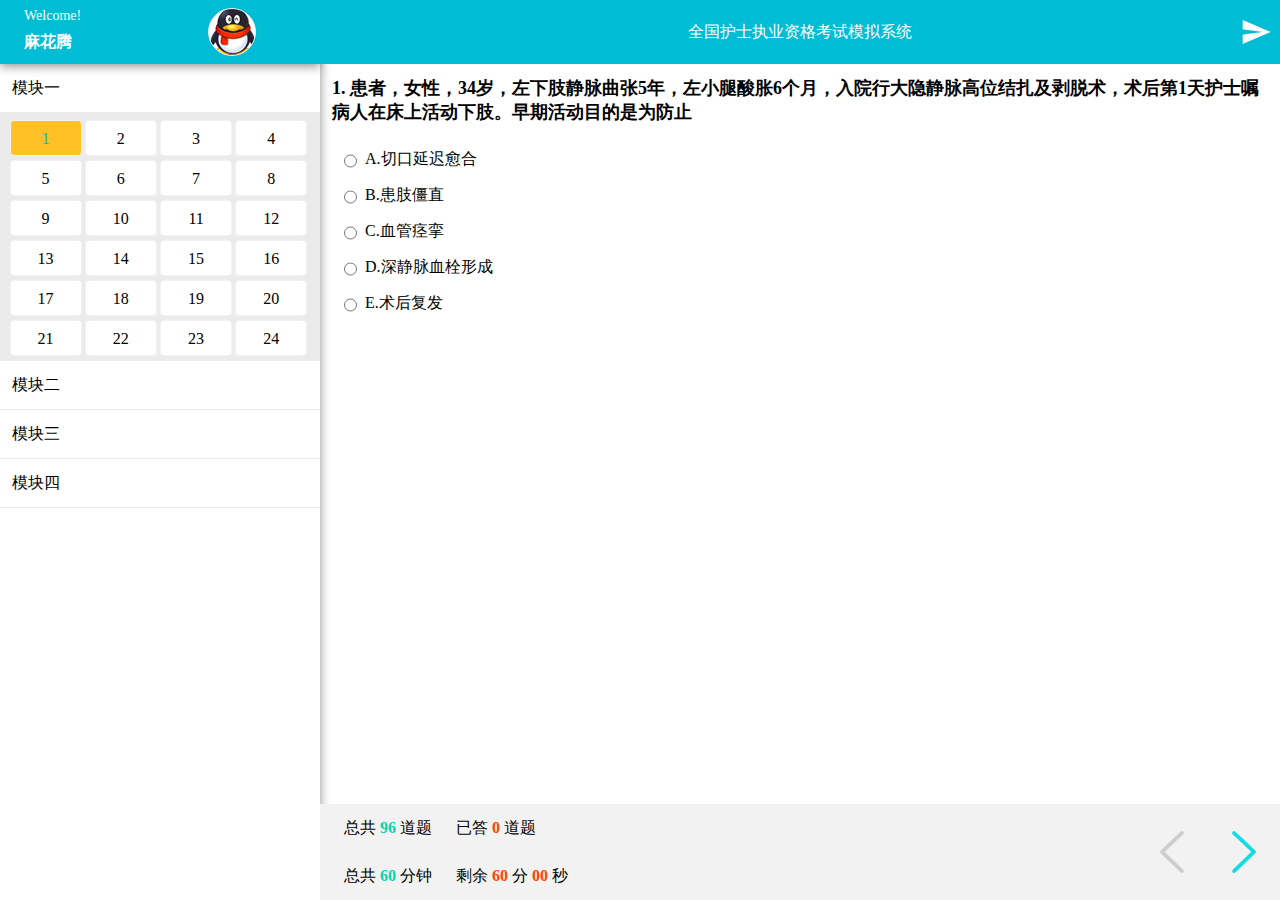
==== Examination/index.html @ 4b612026 "update for iphone" ====
<!DOCTYPE html>
<html>
<head lang="en">
    <meta charset="UTF-8">
    <meta name="viewport"
          content="width=device-width, initial-scale=1.0, maximum-scale=1.0, minimum-scale=1.0, user-scalable=no, minimal-ui">
    <title>全国护士执业资格考试模拟系统</title>
    <script src="resources/jquery-1.8.3.min.js"></script>
    <link rel="stylesheet" href="swipemenu/swipemenu.css">
    <script src="swipemenu/swipemenu.js"></script>
    <link rel="stylesheet" href="resources/response.css">
    <script src="resources/response.js"></script>
</head>
<body>
<div class="cj-root-container">
    <div class="cj-menu-root">
        <div class="cj-menu-list menu-list">
            <div class="profile-container">
                <div class="profile">
                    <div class="welcome">Welcome!</div>
                    <div class="avactar" style="background: url('img/mht.png') no-repeat center center"></div>
                    <div class="username">麻花腾</div>
                </div>
            </div>
            <div class="indexes">
                <div class="indexes-group">
                    <div class="group-name">模块一</div>
                    <div class="group-indexes" id="group-indexes1">
                    </div>
                </div>
                <div class="indexes-group">
                    <div class="group-name">模块二</div>
                    <div class="group-indexes group-indexes-hidden" id="group-indexes2">
                    </div>
                </div>
                <div class="indexes-group">
                    <div class="group-name">模块三</div>
                    <div class="group-indexes group-indexes-hidden" id="group-indexes3">
                    </div>
                </div>
                <div class="indexes-group">
                    <div class="group-name">模块四</div>
                    <div class="group-indexes group-indexes-hidden" id="group-indexes4">
                    </div>
                </div>
            </div>
        </div>
    </div>
    <div class="cj-container my-container">
        <div class="header">
            <div class="switch" id="switch">
                <img width="24" height="20" src="swipemenu/menu.png">
            </div>
            <div class="title">全国护士执业资格考试模拟系统</div>
            <div class="header-right-menu" id="post-exam"></div>
        </div>
        <div class="examination">
            <div class="question">
                <div class="title" id="question-title"></div>
                <ul class="answers" id="question-answers"></ul>
            </div>
        </div>
        <div class="status">
            <div class="examination-status">
                <div class="progress">
                    <div>总共 <span class="greet">96</span> 道题</div>
                    <div>已答 <span class="notice" id="completed-count">00</span> 道题</div>
                </div>
                <div class="time-left">
                    <div>总共 <span class="greet">60</span> 分钟</div>
                    <div>剩余 <span id="tl-minute" class="notice">60</span> 分 <span id="tl-second"
                                                                                  class="notice">00</span> 秒
                    </div>
                </div>
            </div>
            <div class="control">
                <div id="goPre" class="goPre"></div>
                <div id="goNext" class="goNext"></div>
            </div>
        </div>
    </div>
</div>
</body>
</html>
---- Examination/swipemenu/swipemenu.css ----
/* all */

html,
body {
    width: 100%;
    height: 100%;
}

.cj-root-container {
    position: relative;
    display: block;
    height: 100%;
    min-width: 320px;
    min-height: 480px;
}

.hidden {
    display: none;
    opacity: 0;
}

.visible {
    display: block;
    opacity: 1;
}

@media only screen and (min-width: 1025px) {

    .cj-menu-root {
        width: 320px;
        height: 100%;
        float: left;
        display: block;
    }

    .cj-menu-root .cj-menu-list {
        display: block;
        width: 100%;
        height: 100%;
    }

    .cj-menu-root .cj-menu-list-showing {
    }

    .cj-menu-root .cj-menu-list-hidden {
    }

    .cj-container {
        position: relative;
        width: calc(100% - 320px);
        display: block;
        float: left;
    }
}

/* middle screen */
@media only screen and (min-width: 769px) and (max-width: 1024px) {

    .cj-menu-root {
        width: 240px;
        height: 100%;
        float: left;
        display: block;
    }

    .cj-menu-root .cj-menu-list {
        display: block;
        width: 100%;
        height: 100%;
    }

    .cj-menu-root .cj-menu-list-showing {
    }

    .cj-menu-root .cj-menu-list-hidden {
    }

    .cj-container {
        position: relative;
        width: calc(100% - 240px);
        display: block;
        float: left;
    }
}

/* mobile */
@media only screen and (max-width: 768px) {
    .cj-menu-root {
        position: absolute;
        top: 0px;
        right: 0px;
        left: 0px;
        bottom: 0px;
        z-index: 1000;
        background: rgba(0, 0, 0, 0.45);
        display: none;
    }

    .cj-menu-root-showing {
        display: block;
        opacity: 1;
        /*transition: all 0.32s;*/
    }

    .cj-menu-root-hidden {
        display: none;
        opacity: 0;
        /*transition: all .32s;*/
    }

    .cj-menu-root .cj-menu-list {
        display: block;
        background: #ffffff;
        position: absolute;
        top: 0px;
        right: 0px;
        left: -100%;
        bottom: 0px;
        min-width: 240px;
        max-width: 320px;
        z-index: 1001;
        width: 66%;
    }

    .cj-menu-root .cj-menu-list-showing {
        left: 0px;
        transition: all .32s;
    }

    .cj-menu-root .cj-menu-list-hidden {
        left: -100%;
        transition: all .32s;
    }

    .cj-container {
        position: relative;
    }
}
---- Examination/resources/response.css ----
* {
    margin: 0px;
    padding: 0px;
    box-sizing: border-box;
}

ul, li {
    list-style: none;
}

.header {
    position: relative;
    height: 64px;
    line-height: 64px;
    text-align: center;
    color: #ffffff;
    background: rgb(0, 188, 212);
}

.menu-list {
    position: relative;
    -webkit-box-shadow: 0 0px 10px rgba(0, 0, 0, 0.45);
    box-shadow: 0 0px 10px rgba(0, 0, 0, 0.45);
}

.switch {
    display: none;
}

.indexes {
}

.indexes .indexes-group {
    display: block;
    border-bottom: 1px solid #ebebeb;
}

.indexes .indexes-group .group-name {
    height: 48px;
    line-height: 48px;
    padding-left: 12px;
}

.indexes .indexes-group .group-indexes {
    background: #ffffff;
    padding-top: 4px;
    padding-bottom: 4px;
    padding-left: 2%;
    background: #ebebeb;
    /*-webkit-box-shadow: 3px 3px 4px rgba(0, 0, 0, 0.25);*/
}

.indexes .indexes-group .group-indexes-hidden {
    display: none;
}

.group-indexes > div {
    margin-left: 1%;
    margin-top: 4px;
    width: 23%;
    height: 36px;
    line-height: 36px;
    text-align: center;
    border: 1px solid #f2f2f2;
    border-radius: 4px;
    float: left;
}

.group-indexes > div.notCompleted:hover {
    border: 1px solid rgb(0, 188, 212);
    color: rgb(0, 188, 212);
}

.group-indexes > div.completed:hover {
    border: 1px solid #ffffff;
    color: #ffffff;
}

.group-indexes > div.current:hover {
    border: 1px solid #ffffff;
    color: #ffffff;
}

.indexes .indexes-group .group-indexes:after {
    content: ' ';
    display: block;
    clear: both;
}

.user-info {

}

.status {
    background: #f2f2f2;
    position: fixed;
    bottom: 0px;
    height: 96px;
    width: 100%;
    display: -webkit-flex;
    display: flex;
}

.examination-status {
    height: inherit;
    flex: 1;
    display: -webkit-flex;
    display: flex;
    flex-direction: column;
}

@media only screen and (min-width: 359px) {
    /*剩余时间*/
    .time-left {
        flex: 1;
        display: -webkit-flex;
        display: flex;
    }

    .progress {
        flex: 1;
        display: -webkit-flex;
        display: flex;
    }

    .time-left > div,
    .progress > div {
        padding-left: 24px;
        line-height: 48px;
    }
}

.control {
    width: 112px;
    height: inherit;
    display: -webkit-flex;
    display: flex;
}

.control > div {
    flex: 1;
    height: inherit;
}

.my-container {
    height: 100%;
}

.header-right-menu {
    width: 48px;
    height: inherit;
    background: url('../img/post.png') no-repeat 50% 50%;
}

/** large-screen */
@media only screen and (min-width: 769px) {

    .profile-container {
        /*position: fixed;*/
        /*width: inherit;*/
        /*height: 64px;*/
    }

    .profile {
        position: relative;
        display: block;
        height: 64px;
        padding-left: 24px;
        background: rgb(0, 188, 212);
        -webkit-box-shadow: 0 2px 10px rgba(0, 0, 0, 0.45);
        box-shadow: 0 2px 10px rgba(0, 0, 0, 0.45);
    }

    .welcome {
        color: #ffffff;
        font-size: 14px;
        padding-top: 8px;
    }

    .username {
        color: #ffffff;
        font-size: 16px;
        font-weight: bold;
        padding-top: 8px;
    }

    .avactar {
        position: absolute;
        top: 8px;
        right: 64px;
        width: 48px;
        height: 48px;
        border-radius: 50%;
        border: 1px solid #eaf5f2;
    }

    .header-right-menu {
        position: absolute;
        top: 0px;
        right: 0px;
        width: 48px;
        height: inherit;
        background: url('../img/post.png') no-repeat 50% 50%;
    }

    .indexes {
        display: block;
        height: calc(100% - 64px);
        /*overflow-y: scroll;*/
    }

    .examination {
        display: block;
        height: calc(100% - 64px);
        /*overflow-y: scroll;*/
    }

    .question {
        display: block;
    }

    .question .title {
        font-size: 18px;
        font-weight: bold;
        padding: 12px;
    }

    .question .answers {
        padding: 6px 24px;
    }

    .status {
        position: absolute;
        bottom: 0px;
        left: 0px;
        right: 0px;
        height: 96px;
        display: -webkit-flex;
        display: flex;
    }

    .control {
        width: 144px;
        height: inherit;
        display: -webkit-flex;
        display: flex;
    }
}

/** mobile */
@media only screen and (max-width: 768px) {

    .header {
        position: relative;
        display: flex;
        display: -webkit-flex;
        height: 48px;
        line-height: 48px;
        text-align: center;
        background: rgb(0, 188, 212);
    }

    .switch {
        display: block;
        width: 48px;
        height: inherit;
    }

    .switch > img {
        margin-top: 14px;
        /*margin-left: 10px;*/
    }

    .title {
        min-width: 240px;
        flex: 1;
    }

    .profile-container {
    }

    .profile {
        height: 164px;
        text-align: center;
        background: rgb(0, 188, 212);
    }

    .avactar {
        width: 64px;
        height: 64px;
        margin-left: calc(50% - 32px);
        border-radius: 50%;
        border: 1px solid #eaf5f2;
        margin-top: 8px;
    }

    .welcome {
        color: #ffffff;
        font-size: 18px;
        margin-left: 16px;
        padding-top: 12px;
    }

    .username {
        color: #ffffff;
        font-size: 20px;
        font-weight: bold;
        padding-top: 8px;
    }

    .indexes {
        display: block;
        height: calc(100% - 164px);
        /*margin-top: 164px;*/
        overflow-y: scroll;
    }

    .examination {
        display: block;
        height: calc(100% - 48px);
        /*overflow-y: scroll;*/
    }

    .user-info {
    }

    .question {
        display: block;
    }

    .question .title {
        font-size: 17px;
        font-weight: bold;
        padding: 6px 12px;
    }

    .question .answers {
        padding: 6px 12px;
    }
}

/** small mobile */
/*@media only screen and (max-width: 480px) {*/
    /*.time-left > div,*/
    /*.progress > div {*/
        /*padding-left: 8px;*/
        /*line-height: 48px;*/
        /*font-size: 14px;*/
    /*}*/
/*}*/

/** smallest mobile */
@media only screen and (max-width: 480px) {
    .status {
        background: #f2f2f2;
        position: fixed;
        bottom: 0px;
        height: 72px;
        width: 100%;
        display: block;
    }

    .examination-status {
        float: left;
        height: inherit;
        width: calc(100% - 96px);
        display: block;
    }

    .examination-status:after {
        content: ' ';
        display: block;
        clear: both;
    }

    .progress {
        height: 36px;
    }

    .time-left {
        height: 36px;
    }

    .time-left > div,
    .progress > div {
        float: left;
        width: 50%;
        padding-left: 8px;
        line-height: 36px;
        font-size: 14px;
    }

    .control {
        width: 96px;
        height: inherit;
    }

    .control > div {
        float: left;
        width: 50%;
        height: inherit;
    }
}

.question .answers li {
    font-size: 16px;
    padding: 8px 0px;
    display: flex;
    display: -webkit-flex;
    width: 100%;
    overflow: hidden;
    height: auto;
}

.question .answers input {
    margin-left: 0px;
    margin-top: 2px;
}

.question .answers div {
    flex: 1;
}

.question .answers label {
    display: inline-block;
    margin-top: -10px;
    padding-left: 8px;
}

.completed {
    background: #66b3ff;
    color: white;
}

.notCompleted {
    background: #ffffff;
}

.current {
    background: #FFC125;
    color: rgb(0, 188, 212);
}

.goNext {
    background: url('../img/arrow_right.png') no-repeat 50% 50%;
}

.goNext-hl {
    background: url('../img/arrow_right_hl.png') no-repeat 50% 50%;
}

.goPre {
    background: url('../img/arrow_left.png') no-repeat 50% 50%;
}

.goPre-hl {
    background: url('../img/arrow_left_hl.png') no-repeat 50% 50%;
}

.greet {
    font-weight: bold;
    color: #00d6b2;
}

.notice {
    font-weight: bold;
    color: #ff4400;
}
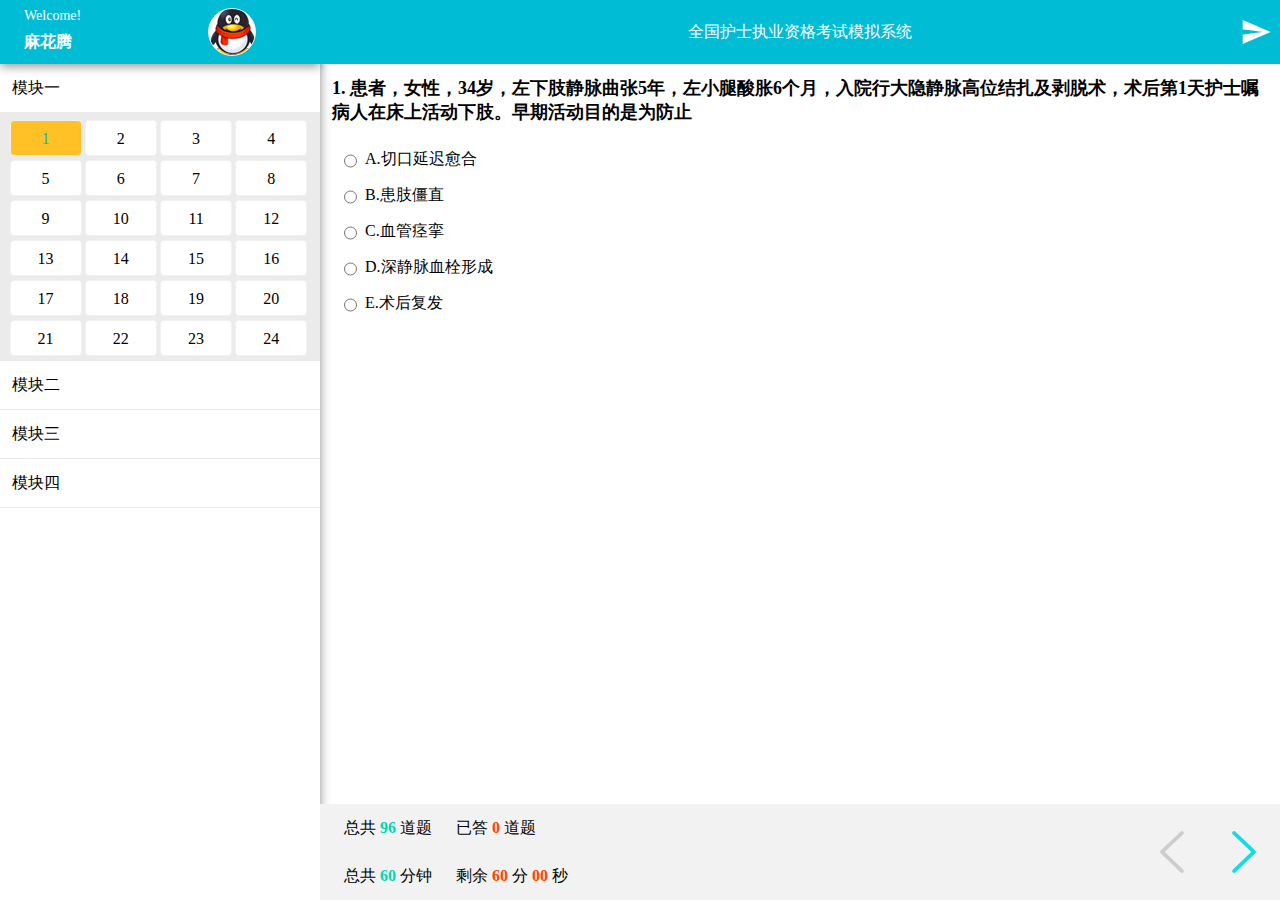
==== commit bb1be8d7: "update frame" ====
--- a/Examination/index.html
+++ b/Examination/index.html
@@ -47,12 +47,14 @@
         </div>
     </div>
     <div class="cj-container my-container">
-        <div class="header">
-            <div class="switch" id="switch">
-                <img width="24" height="20" src="swipemenu/menu.png">
+        <div class="header-container">
+            <div class="header">
+                <div class="switch" id="switch">
+                    <img width="24" height="20" src="swipemenu/menu.png">
+                </div>
+                <div class="title">全国护士执业资格考试模拟系统</div>
+                <div class="header-right-menu" id="post-exam"></div>
             </div>
-            <div class="title">全国护士执业资格考试模拟系统</div>
-            <div class="header-right-menu" id="post-exam"></div>
         </div>
         <div class="examination">
             <div class="question">
--- a/Examination/resources/response.css
+++ b/Examination/resources/response.css
@@ -6,6 +6,9 @@
 
 ul, li {
     list-style: none;
+}
+
+.header-container {
 }
 
 .header {
@@ -250,6 +253,11 @@
 /** mobile */
 @media only screen and (max-width: 768px) {
 
+    .header-container {
+        position: fixed;
+        height: 48px;
+    }
+
     .header {
         position: relative;
         display: flex;
@@ -272,7 +280,7 @@
     }
 
     .title {
-        min-width: 240px;
+        /*min-width: 240px;*/
         flex: 1;
     }
 
@@ -317,8 +325,9 @@
 
     .examination {
         display: block;
-        height: calc(100% - 48px);
-        /*overflow-y: scroll;*/
+        height: calc(100% - 72px);
+        overflow-y: scroll;
+        padding-top: 48px;
     }
 
     .user-info {
@@ -341,12 +350,12 @@
 
 /** small mobile */
 /*@media only screen and (max-width: 480px) {*/
-    /*.time-left > div,*/
-    /*.progress > div {*/
-        /*padding-left: 8px;*/
-        /*line-height: 48px;*/
-        /*font-size: 14px;*/
-    /*}*/
+/*.time-left > div,*/
+/*.progress > div {*/
+/*padding-left: 8px;*/
+/*line-height: 48px;*/
+/*font-size: 14px;*/
+/*}*/
 /*}*/
 
 /** smallest mobile */
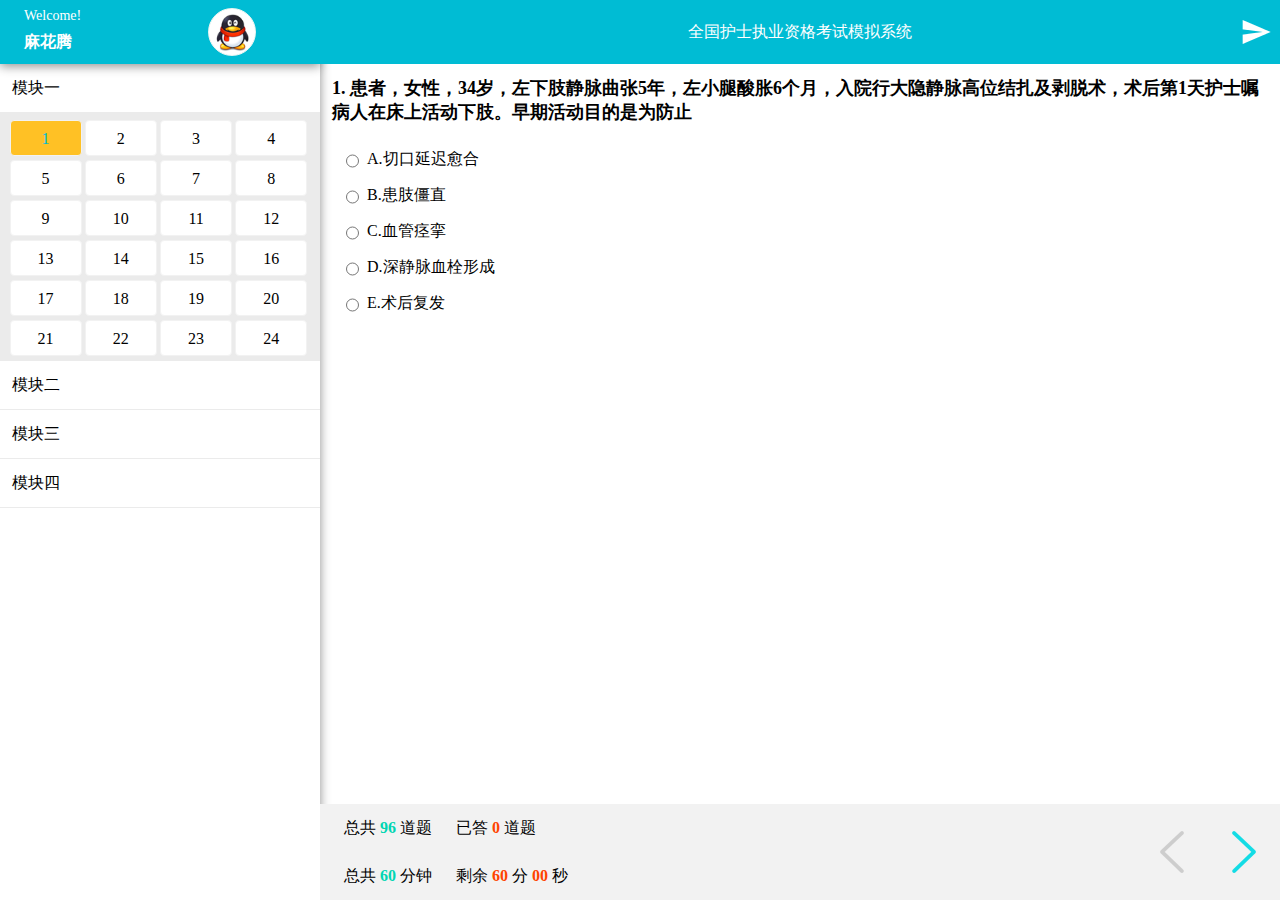
==== commit afe11b41: "update" ====
--- a/Examination/index.html
+++ b/Examination/index.html
@@ -18,7 +18,7 @@
             <div class="profile-container">
                 <div class="profile">
                     <div class="welcome">Welcome!</div>
-                    <div class="avactar" style="background: url('img/mht.png') no-repeat center center"></div>
+                    <div class="avactar" style="background: url('img/mht.png'); background-size: contain;"></div>
                     <div class="username">麻花腾</div>
                 </div>
             </div>
--- a/Examination/swipemenu/swipemenu.css
+++ b/Examination/swipemenu/swipemenu.css
@@ -86,7 +86,7 @@
 /* mobile */
 @media only screen and (max-width: 768px) {
     .cj-menu-root {
-        position: absolute;
+        position: fixed;
         top: 0px;
         right: 0px;
         left: 0px;
--- a/Examination/resources/response.css
+++ b/Examination/resources/response.css
@@ -159,9 +159,6 @@
 @media only screen and (min-width: 769px) {
 
     .profile-container {
-        /*position: fixed;*/
-        /*width: inherit;*/
-        /*height: 64px;*/
     }
 
     .profile {
@@ -254,6 +251,9 @@
 @media only screen and (max-width: 768px) {
 
     .header-container {
+        right: 0px;
+        top: 0px;
+        left: 0px;
         position: fixed;
         height: 48px;
     }
@@ -399,6 +399,11 @@
         font-size: 14px;
     }
 
+    .time-left > div:last-child,
+    .progress > div:last-child {
+        padding-left: 0px;
+    }
+
     .control {
         width: 96px;
         height: inherit;
@@ -422,7 +427,7 @@
 }
 
 .question .answers input {
-    margin-left: 0px;
+    margin-left: 2px;
     margin-top: 2px;
 }
 
